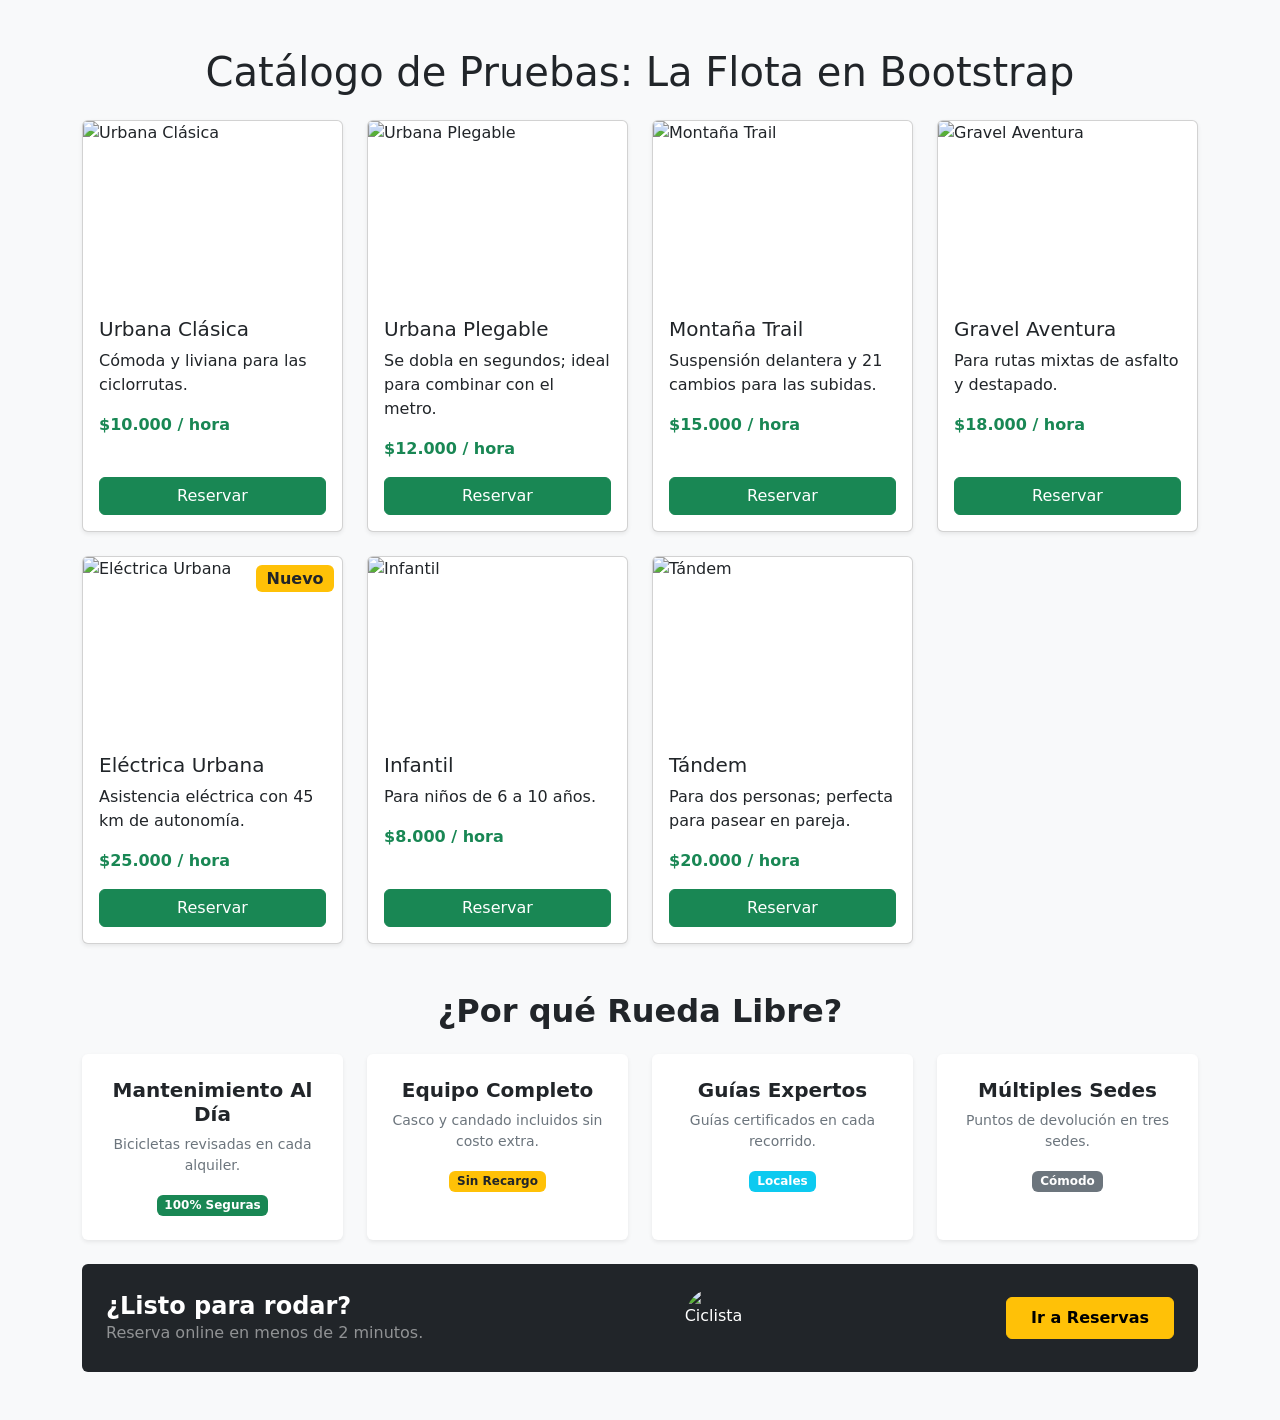
==== Paginas/catalogo-bootstrap.html @ 983db26a "Puebra3" ====
<!DOCTYPE html>
<html lang="es">
<head>
    <meta charset="UTF-8">
    <meta name="viewport" content="width=device-width, initial-scale=1.0">
    <title>Catálogo de Pruebas Bootstrap | Rueda Libre</title>
    <!-- Bootstrap 5.3 CSS por CDN -->
    <link href="https://cdn.jsdelivr.net/npm/bootstrap@5.3.3/dist/css/bootstrap.min.css" rel="stylesheet" integrity="sha384-QWTKZyjpPEjISv5WaRU9OFeRpok6YctnYmDr5pNlyT2bRjXh0JMhjY6hW+ALEwIH" crossorigin="anonymous">
</head>
<body class="bg-light text-dark">

    <div class="container my-5">
        <h1 class="text-center mb-4">Catálogo de Pruebas: La Flota en Bootstrap</h1>
        
        <!-- SECCIÓN DE LA FLOTA EN GRILLA (MINIRETO 5) -->
        <!-- 1 col en celular, 2 en sm, 3 en lg, 4 en xl -->
        <div class="row g-4 mb-5">
            <div class="col-12 col-sm-6 col-lg-4 col-xl-3">
                <div class="card h-100 shadow-sm">
                    <img src="../img/urbana-clasica.jpg" class="card-img-top" alt="Urbana Clásica" style="height: 180px; object-fit: cover;">
                    <div class="card-body d-flex flex-column justify-content-between">
                        <div>
                            <h5 class="card-title">Urbana Clásica</h5>
                            <p class="card-text">Cómoda y liviana para las ciclorrutas.</p>
                            <p class="fw-bold text-success">$10.000 / hora</p>
                        </div>
                        <a href="../paginas/reservas.html" class="btn btn-success w-100">Reservar</a>
                    </div>
                </div>
            </div>

            <div class="col-12 col-sm-6 col-lg-4 col-xl-3">
                <div class="card h-100 shadow-sm">
                    <img src="../img/urbana-plegable.jpg" class="card-img-top" alt="Urbana Plegable" style="height: 180px; object-fit: cover;">
                    <div class="card-body d-flex flex-column justify-content-between">
                        <div>
                            <h5 class="card-title">Urbana Plegable</h5>
                            <p class="card-text">Se dobla en segundos; ideal para combinar con el metro.</p>
                            <p class="fw-bold text-success">$12.000 / hora</p>
                        </div>
                        <a href="../paginas/reservas.html" class="btn btn-success w-100">Reservar</a>
                    </div>
                </div>
            </div>

            <div class="col-12 col-sm-6 col-lg-4 col-xl-3">
                <div class="card h-100 shadow-sm">
                    <img src="../img/montana-trail.jpg" class="card-img-top" alt="Montaña Trail" style="height: 180px; object-fit: cover;">
                    <div class="card-body d-flex flex-column justify-content-between">
                        <div>
                            <h5 class="card-title">Montaña Trail</h5>
                            <p class="card-text">Suspensión delantera y 21 cambios para las subidas.</p>
                            <p class="fw-bold text-success">$15.000 / hora</p>
                        </div>
                        <a href="../paginas/reservas.html" class="btn btn-success w-100">Reservar</a>
                    </div>
                </div>
            </div>

            <div class="col-12 col-sm-6 col-lg-4 col-xl-3">
                <div class="card h-100 shadow-sm">
                    <img src="../img/gravel-aventura.jpg" class="card-img-top" alt="Gravel Aventura" style="height: 180px; object-fit: cover;">
                    <div class="card-body d-flex flex-column justify-content-between">
                        <div>
                            <h5 class="card-title">Gravel Aventura</h5>
                            <p class="card-text">Para rutas mixtas de asfalto y destapado.</p>
                            <p class="fw-bold text-success">$18.000 / hora</p>
                        </div>
                        <a href="../paginas/reservas.html" class="btn btn-success w-100">Reservar</a>
                    </div>
                </div>
            </div>

            <div class="col-12 col-sm-6 col-lg-4 col-xl-3">
                <div class="card h-100 shadow-sm position-relative">
                    <span class="position-absolute top-0 end-0 badge bg-warning text-dark m-2 fs-6">Nuevo</span>
                    <img src="../img/electrica-urbana.jpg" class="card-img-top" alt="Eléctrica Urbana" style="height: 180px; object-fit: cover;">
                    <div class="card-body d-flex flex-column justify-content-between">
                        <div>
                            <h5 class="card-title">Eléctrica Urbana</h5>
                            <p class="card-text">Asistencia eléctrica con 45 km de autonomía.</p>
                            <p class="fw-bold text-success">$25.000 / hora</p>
                        </div>
                        <a href="../paginas/reservas.html" class="btn btn-success w-100">Reservar</a>
                    </div>
                </div>
            </div>

            <div class="col-12 col-sm-6 col-lg-4 col-xl-3">
                <div class="card h-100 shadow-sm">
                    <img src="../img/infantil.jpg" class="card-img-top" alt="Infantil" style="height: 180px; object-fit: cover;">
                    <div class="card-body d-flex flex-column justify-content-between">
                        <div>
                            <h5 class="card-title">Infantil</h5>
                            <p class="card-text">Para niños de 6 a 10 años.</p>
                            <p class="fw-bold text-success">$8.000 / hora</p>
                        </div>
                        <a href="../paginas/reservas.html" class="btn btn-success w-100">Reservar</a>
                    </div>
                </div>
            </div>

            <div class="col-12 col-sm-6 col-lg-4 col-xl-3">
                <div class="card h-100 shadow-sm">
                    <img src="../img/tandem.jpg" class="card-img-top" alt="Tándem" style="height: 180px; object-fit: cover;">
                    <div class="card-body d-flex flex-column justify-content-between">
                        <div>
                            <h5 class="card-title">Tándem</h5>
                            <p class="card-text">Para dos personas; perfecta para pasear en pareja.</p>
                            <p class="fw-bold text-success">$20.000 / hora</p>
                        </div>
                        <a href="../paginas/reservas.html" class="btn btn-success w-100">Reservar</a>
                    </div>
                </div>
            </div>
        </div>

        <!-- SECCIÓN DE BENEFICIOS SOLO CON UTILIDADES DE BOOTSTRAP (MINIRETO 6) -->
        <section class="my-5">
            <h2 class="text-center fw-bold mb-4">¿Por qué Rueda Libre?</h2>
            
            <div class="row g-4 text-center">
                <div class="col-12 col-sm-6 col-lg-3">
                    <div class="p-4 bg-white rounded shadow-sm h-100">
                        <h4 class="h5 fw-bold text-dark">Mantenimiento Al Día</h4>
                        <p class="text-secondary small">Bicicletas revisadas en cada alquiler.</p>
                        <span class="badge text-bg-success">100% Seguras</span>
                    </div>
                </div>
                <div class="col-12 col-sm-6 col-lg-3">
                    <div class="p-4 bg-white rounded shadow-sm h-100">
                        <h4 class="h5 fw-bold text-dark">Equipo Completo</h4>
                        <p class="text-secondary small">Casco y candado incluidos sin costo extra.</p>
                        <span class="badge text-bg-warning text-dark">Sin Recargo</span>
                    </div>
                </div>
                <div class="col-12 col-sm-6 col-lg-3">
                    <div class="p-4 bg-white rounded shadow-sm h-100">
                        <h4 class="h5 fw-bold text-dark">Guías Expertos</h4>
                        <p class="text-secondary small">Guías certificados en cada recorrido.</p>
                        <span class="badge text-bg-info text-white">Locales</span>
                    </div>
                </div>
                <div class="col-12 col-sm-6 col-lg-3">
                    <div class="p-4 bg-white rounded shadow-sm h-100">
                        <h4 class="h5 fw-bold text-dark">Múltiples Sedes</h4>
                        <p class="text-secondary small">Puntos de devolución en tres sedes.</p>
                        <span class="badge text-bg-secondary">Cómodo</span>
                    </div>
                </div>
            </div>

            <!-- Franja final llamada a la acción -->
            <div class="d-flex flex-column flex-md-row align-items-center justify-content-between bg-dark text-white p-4 rounded mt-4 gap-3">
                <div>
                    <h3 class="h4 m-0 fw-bold">¿Listo para rodar?</h3>
                    <p class="m-0 text-white-50">Reserva online en menos de 2 minutos.</p>
                </div>
                <!-- Elemento decorativo visible solo desde md -->
                <img src="../img/ciclista-decorativo.jpg" alt="Ciclista" class="d-none d-md-block rounded-circle" style="width: 60px; height: 60px; object-fit: cover;">
                
                <a href="../paginas/reservas.html" class="btn btn-warning fw-bold px-4 py-2">Ir a Reservas</a>
            </div>
        </section>
    </div>

    <!-- Bootstrap 5.3 JavaScript Bundle por CDN -->
    <script src="https://cdn.jsdelivr.net/npm/bootstrap@5.3.3/dist/js/bootstrap.bundle.min.js" integrity="sha384-YvpcrYf0tY3lHB60NNkmXc5s9fDVZLESaAA55NDzOxhy9GkcIdslK1eN7N6jIeHz" crossorigin="anonymous"></script>
</body>
</html>
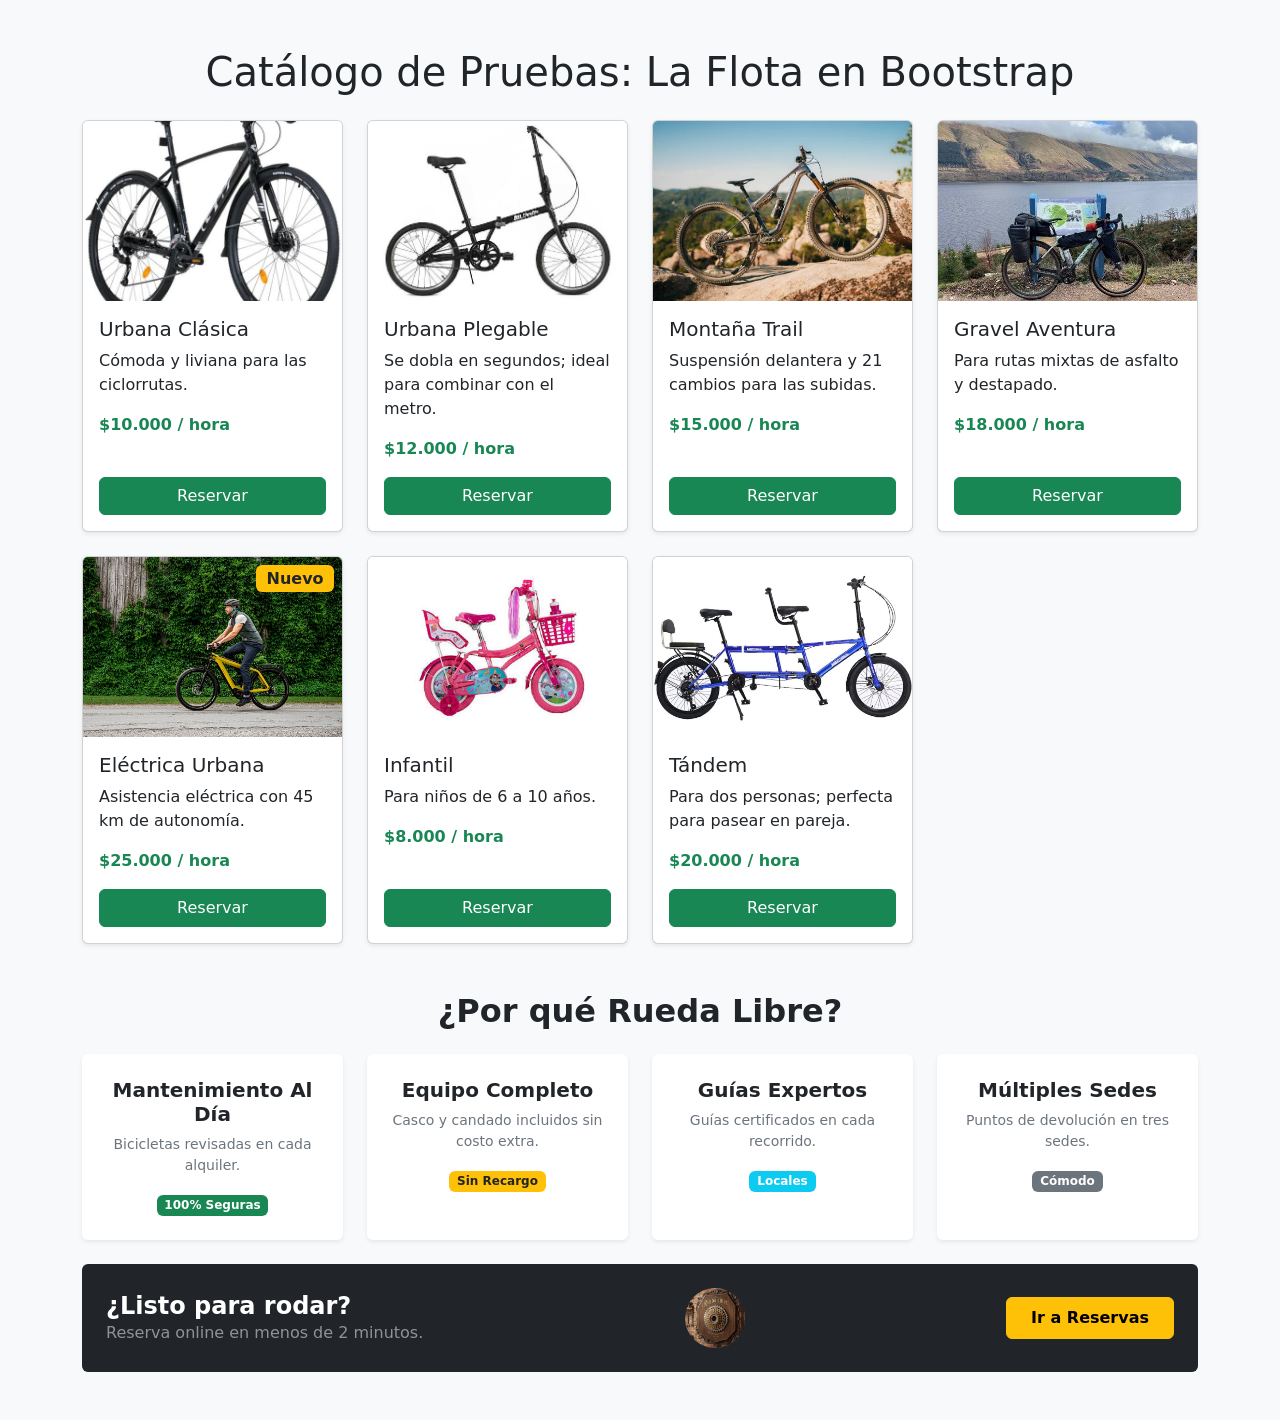
==== commit 2e0eebed: "Prueba final" ====
--- a/Paginas/catalogo-bootstrap.html
+++ b/Paginas/catalogo-bootstrap.html
@@ -17,7 +17,7 @@
         <div class="row g-4 mb-5">
             <div class="col-12 col-sm-6 col-lg-4 col-xl-3">
                 <div class="card h-100 shadow-sm">
-                    <img src="../img/urbana-clasica.jpg" class="card-img-top" alt="Urbana Clásica" style="height: 180px; object-fit: cover;">
+                    <img src="../Imagenes/cicla ruta.jpeg" class="card-img-top" alt="Urbana Clásica" style="height: 180px; object-fit: cover;">
                     <div class="card-body d-flex flex-column justify-content-between">
                         <div>
                             <h5 class="card-title">Urbana Clásica</h5>
@@ -31,7 +31,7 @@
 
             <div class="col-12 col-sm-6 col-lg-4 col-xl-3">
                 <div class="card h-100 shadow-sm">
-                    <img src="../img/urbana-plegable.jpg" class="card-img-top" alt="Urbana Plegable" style="height: 180px; object-fit: cover;">
+                    <img src="../Imagenes/cicla Plegable.jpeg" class="card-img-top" alt="Urbana Plegable" style="height: 180px; object-fit: cover;">
                     <div class="card-body d-flex flex-column justify-content-between">
                         <div>
                             <h5 class="card-title">Urbana Plegable</h5>
@@ -45,7 +45,7 @@
 
             <div class="col-12 col-sm-6 col-lg-4 col-xl-3">
                 <div class="card h-100 shadow-sm">
-                    <img src="../img/montana-trail.jpg" class="card-img-top" alt="Montaña Trail" style="height: 180px; object-fit: cover;">
+                    <img src="../Imagenes/cicla montaña.jpeg" class="card-img-top" alt="Montaña Trail" style="height: 180px; object-fit: cover;">
                     <div class="card-body d-flex flex-column justify-content-between">
                         <div>
                             <h5 class="card-title">Montaña Trail</h5>
@@ -59,7 +59,7 @@
 
             <div class="col-12 col-sm-6 col-lg-4 col-xl-3">
                 <div class="card h-100 shadow-sm">
-                    <img src="../img/gravel-aventura.jpg" class="card-img-top" alt="Gravel Aventura" style="height: 180px; object-fit: cover;">
+                    <img src="../Imagenes/cicla gravel.jpeg" class="card-img-top" alt="Gravel Aventura" style="height: 180px; object-fit: cover;">
                     <div class="card-body d-flex flex-column justify-content-between">
                         <div>
                             <h5 class="card-title">Gravel Aventura</h5>
@@ -74,7 +74,7 @@
             <div class="col-12 col-sm-6 col-lg-4 col-xl-3">
                 <div class="card h-100 shadow-sm position-relative">
                     <span class="position-absolute top-0 end-0 badge bg-warning text-dark m-2 fs-6">Nuevo</span>
-                    <img src="../img/electrica-urbana.jpg" class="card-img-top" alt="Eléctrica Urbana" style="height: 180px; object-fit: cover;">
+                    <img src="../Imagenes/Cicla urbana e.jpg" class="card-img-top" alt="Eléctrica Urbana" style="height: 180px; object-fit: cover;">
                     <div class="card-body d-flex flex-column justify-content-between">
                         <div>
                             <h5 class="card-title">Eléctrica Urbana</h5>
@@ -88,7 +88,7 @@
 
             <div class="col-12 col-sm-6 col-lg-4 col-xl-3">
                 <div class="card h-100 shadow-sm">
-                    <img src="../img/infantil.jpg" class="card-img-top" alt="Infantil" style="height: 180px; object-fit: cover;">
+                    <img src="../Imagenes/imagenes5.jpeg" class="card-img-top" alt="Infantil" style="height: 180px; object-fit: cover;">
                     <div class="card-body d-flex flex-column justify-content-between">
                         <div>
                             <h5 class="card-title">Infantil</h5>
@@ -102,7 +102,7 @@
 
             <div class="col-12 col-sm-6 col-lg-4 col-xl-3">
                 <div class="card h-100 shadow-sm">
-                    <img src="../img/tandem.jpg" class="card-img-top" alt="Tándem" style="height: 180px; object-fit: cover;">
+                    <img src="../Imagenes/cicla pareja.jpg" class="card-img-top" alt="Tándem" style="height: 180px; object-fit: cover;">
                     <div class="card-body d-flex flex-column justify-content-between">
                         <div>
                             <h5 class="card-title">Tándem</h5>
@@ -157,7 +157,7 @@
                     <p class="m-0 text-white-50">Reserva online en menos de 2 minutos.</p>
                 </div>
                 <!-- Elemento decorativo visible solo desde md -->
-                <img src="../img/ciclista-decorativo.jpg" alt="Ciclista" class="d-none d-md-block rounded-circle" style="width: 60px; height: 60px; object-fit: cover;">
+                <img src="../Imagenes/decorativa rueda.jpeg" alt="Ciclista" class="d-none d-md-block rounded-circle" style="width: 60px; height: 60px; object-fit: cover;">
                 
                 <a href="../paginas/reservas.html" class="btn btn-warning fw-bold px-4 py-2">Ir a Reservas</a>
             </div>
